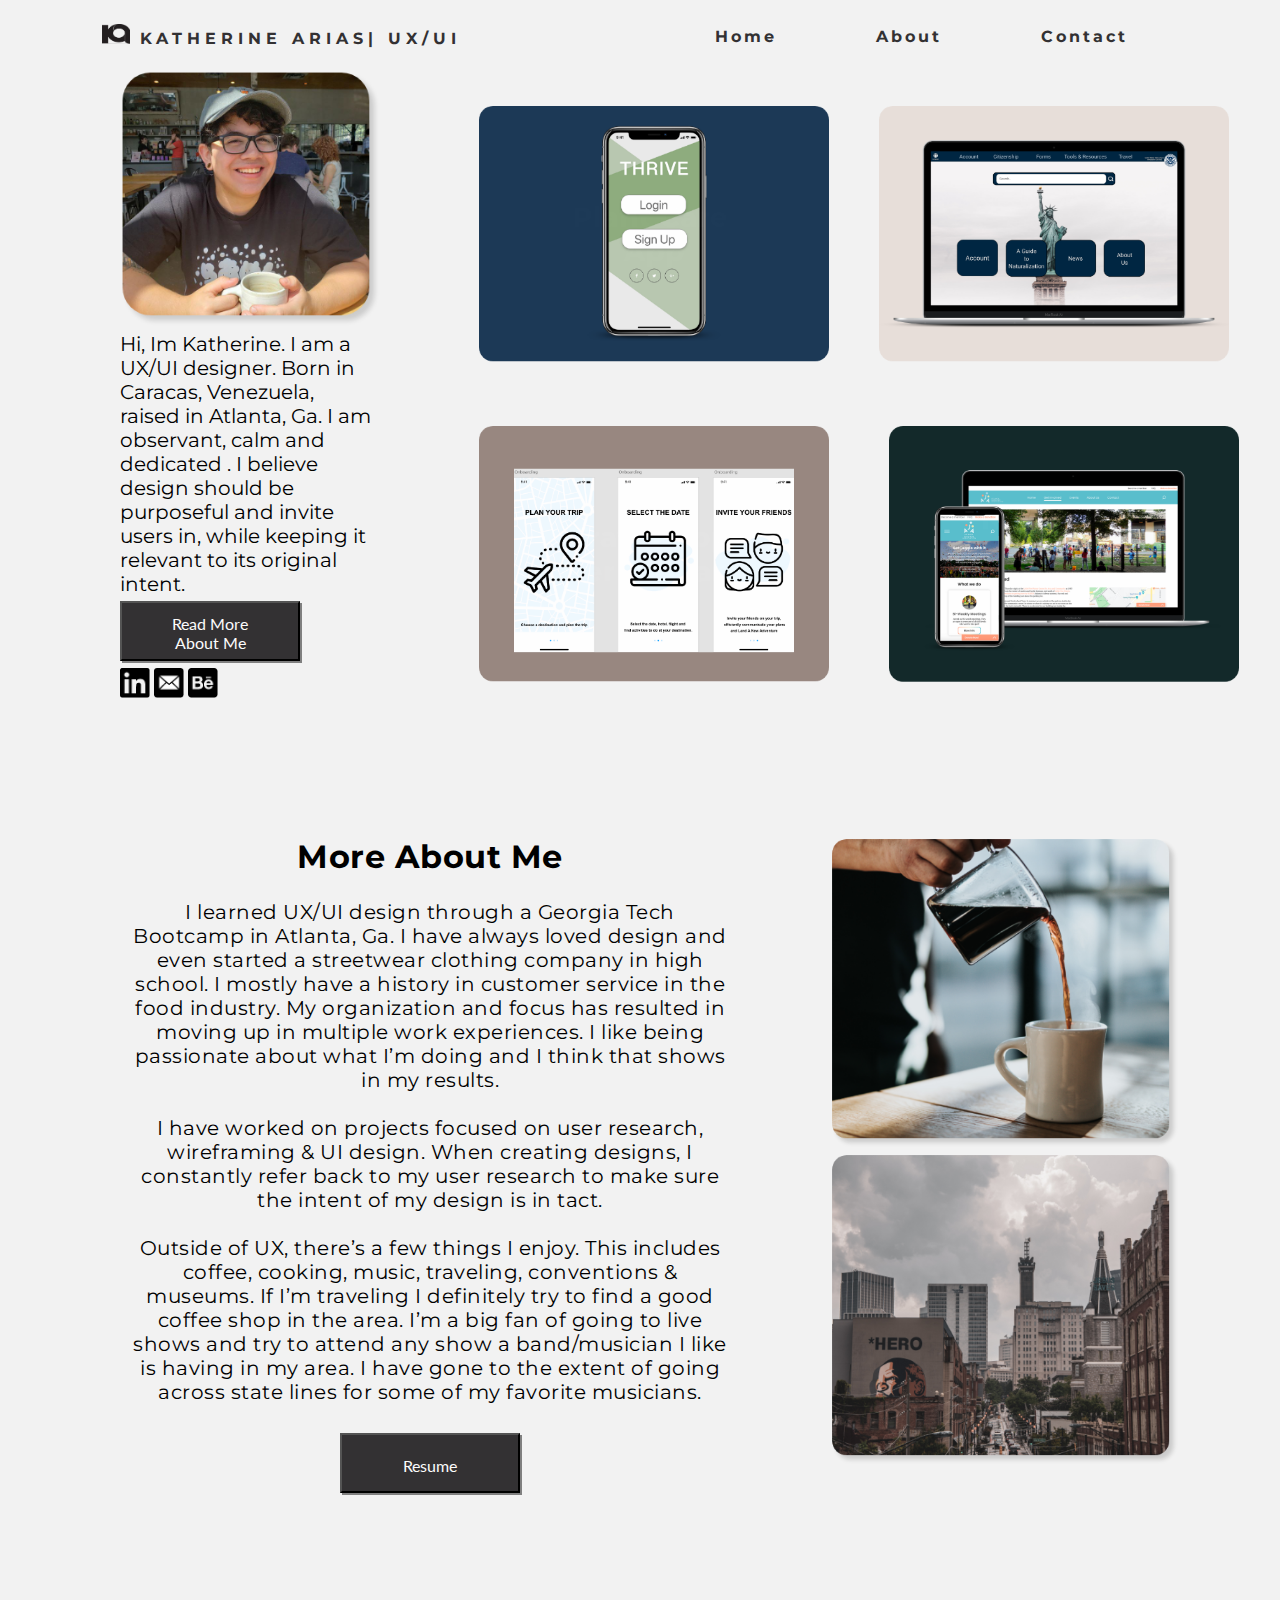
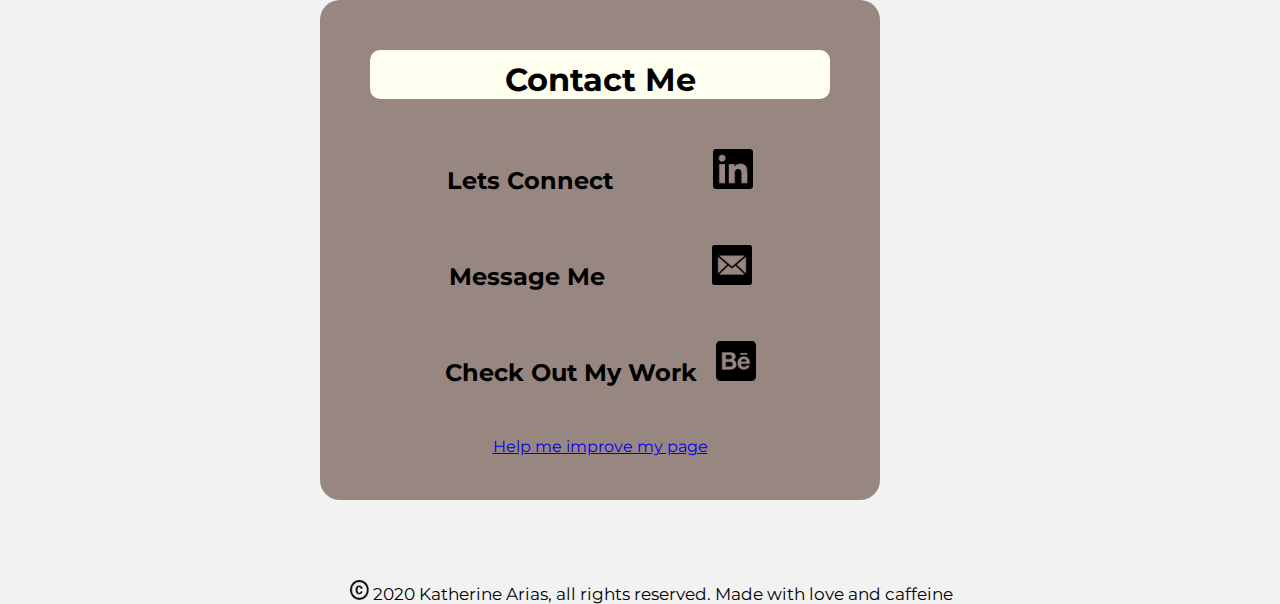
==== index.html @ 75be53d6 "portfolio" ====
<!DOCTYPE html>
<html lang="en">

<head>
    <link href=style.css rel="stylesheet">
    <link href="https://fonts.googleapis.com/css2?family=Montserrat&display=swap" rel="stylesheet">
    <link href="https://fonts.googleapis.com/css2?family=Lato&display=swap" rel="stylesheet">
    <title>Katherine Arias</title>
</head>

<body>
    <!-- Navigation -->
    <nav>
        <div class="logo">
            <h4>
                <img src="images/Logo.png" class="logo-image" alt="logo">
                Katherine Arias| UX/UI </h4>
        </div>
        <ul class="nav-links">
            <li>
                <a href="#Home">Home</a>
            </li>
            <li>
                <a href="#aboutMe">About</a>
            </li>
            <li>
                <a href="#Contact">Contact</a>
            </li>
        </ul>
        <div class="burger">
            <div class="line1"></div>
            <div class="line2"></div>
            <div class="line3"></div>

        </div>
    </nav>
    <!-- "Home" -->
    <div class="aboveFold"><a name="Home"></a>
        <div class="intro">
            <img src="images/ME.png" alt="Me" class="Me">
            <p class="summary">
                Hi, Im Katherine. I am a UX/UI designer. Born in Caracas, Venezuela, raised in Atlanta, Ga. I am
                observant,
                calm and dedicated . I believe design should be purposeful and invite users in, while keeping it
                relevant to
                its original intent.
            </p>
            <a href="#aboutMe"><button>Read More <br> About Me</button></a>
            <br>
            <a href="https://www.linkedin.com/in/katherine-arias"><img class="icons" src="images/linkedin icon.png"></a>
            <a href="mailto:arias.katherine1@gmail.com?Subject=Portfolio" target="_top"><img class="icons"
                    src="images/email icon.png"></a>
            <a href="https://www.behance.net/katherinearias1"><img class="icons" src="images/behance icon.png"></a>
        </div>

        <!-- WORK -->
        <div class="work">
            <div class="Thrivecontainer">
                <a href="https://www.behance.net/gallery/95060569/Thrive-Plant-Care-App"><img class="Thrive"
                        src="images/Thrive .png" alt="Thrive Plant Care App Case Study"></a>
                <div>
                    <a href="https://www.behance.net/gallery/95060569/Thrive-Plant-Care-App"><img
                            src="images/Thrive hover@2x.png" alt="Thrive Plant Care App" class="Thrivehover"></a>
                </div>
            </div>

            <div class="usciscontainer">
                <a href="https://www.behance.net/gallery/93622381/USCISgov-Redesign"><img class="uscis"
                        src="images/USCIS.png" alt="USCIS Government Website Redesign Case Study"></a>
                <div>
                    <a href="https://www.behance.net/gallery/93622381/USCISgov-Redesign"><img
                            src="images/uscis hover@2x.png" alt="uscis" class="uscishover"></a>
                </div>
            </div>

            <div class="travelappcontainer">
            <img class="TravelApp" src="images/travel app.png" alt="Travel App User Research Case Study">
            <div>
                <img src="images/Travel hover@2x.png" alt="Travel App" class="travelhover">
            </div>
        </div>

            <div class="ajacontainer">
                <a href="https://www.behance.net/gallery/95818911/Atlanta-Jugglers-Association-Website-Redesign"><img
                        class="AJA" src="images/AJA@2x.png" alt="Atlanta Juggles Association Case Study"></a>
                <div>
                    <a href="https://www.behance.net/gallery/95818911/Atlanta-Jugglers-Association-Website-Redesign"><img
                            src="images/aja hover@2x.png" class="ajahover" alt="Atlanta Jugglers Association"></a>
                </div>
            </div>

        </div>

    </div>

    <!-- More About Me -->

    <div class="moreaboutme"> <a name="aboutMe"></a>
        <div class="middletext">
            <h1>More About Me</h1><br>
            <p>
                I learned UX/UI design through a Georgia Tech Bootcamp in Atlanta, Ga. I have always loved design and
                even started a streetwear clothing company in high school. I mostly have a history in customer service
                in the food industry. My organization and focus has resulted in moving up in multiple work experiences.
                I like being passionate about what I’m doing and I think that shows in my results.</p>
            <br>
            <p>
                I have worked on projects focused on user research, wireframing & UI design. When creating designs, I
                constantly refer back to my user research to make sure the intent of my design is in tact.</p>
            <br>
            <p>
                Outside of UX, there’s a few things I enjoy. This includes coffee, cooking, music, traveling,
                conventions & museums. If I’m traveling I definitely try to find a good coffee shop in the area. I’m a
                big fan of going to live shows and try to attend any show a band/musician I like is having in my area. I
                have gone to the extent of going across state lines for some of my favorite musicians.
            </p>
            <br>
            <button class="Resume">Resume</button>
        </div>

        <div class="aboutmeimages">
            <img class="coffee" src="images/coffee pour.png" alt="coffee">
            <img class="atlanta" src="images/atlanta.png" alt="Atlanta">
        </div>
    </div>

    <!-- Contact -->
    <div class="contact"><a name="Contact"></a>
        <h1>Contact Me</h1>
        <p class="contacttext">Lets Connect<a href="https://www.linkedin.com/in/katherine-arias"><img
                    class="contacticons" src="images/linkedin for contact.png"></a>
        </p>
        <p class="contacttext">Message Me
            <a href="mailto:arias.katherine1@gmail.com?Subject=Portfolio" target="_top"><img class="contacticons"
                    src="images/email for contact.png"></a>
        </p>
        <p class="contacttext">Check Out My Work
            <a href="https://www.behance.net/katherinearias1"><img class="contacticons" id="behancecontact"
                    src="images/behance for contact.png"></a>
        </p>
        <a href="#"><p>Help me improve my page</p></a>
    </div>

    <!-- FOOTER -->
    <footer>
        <p><img src="images/copyright icon.png" height=20px>
            2020 Katherine Arias, all rights reserved. Made with love and caffeine
        </p>

        <script src="index.js"></script>
</body>

</html>
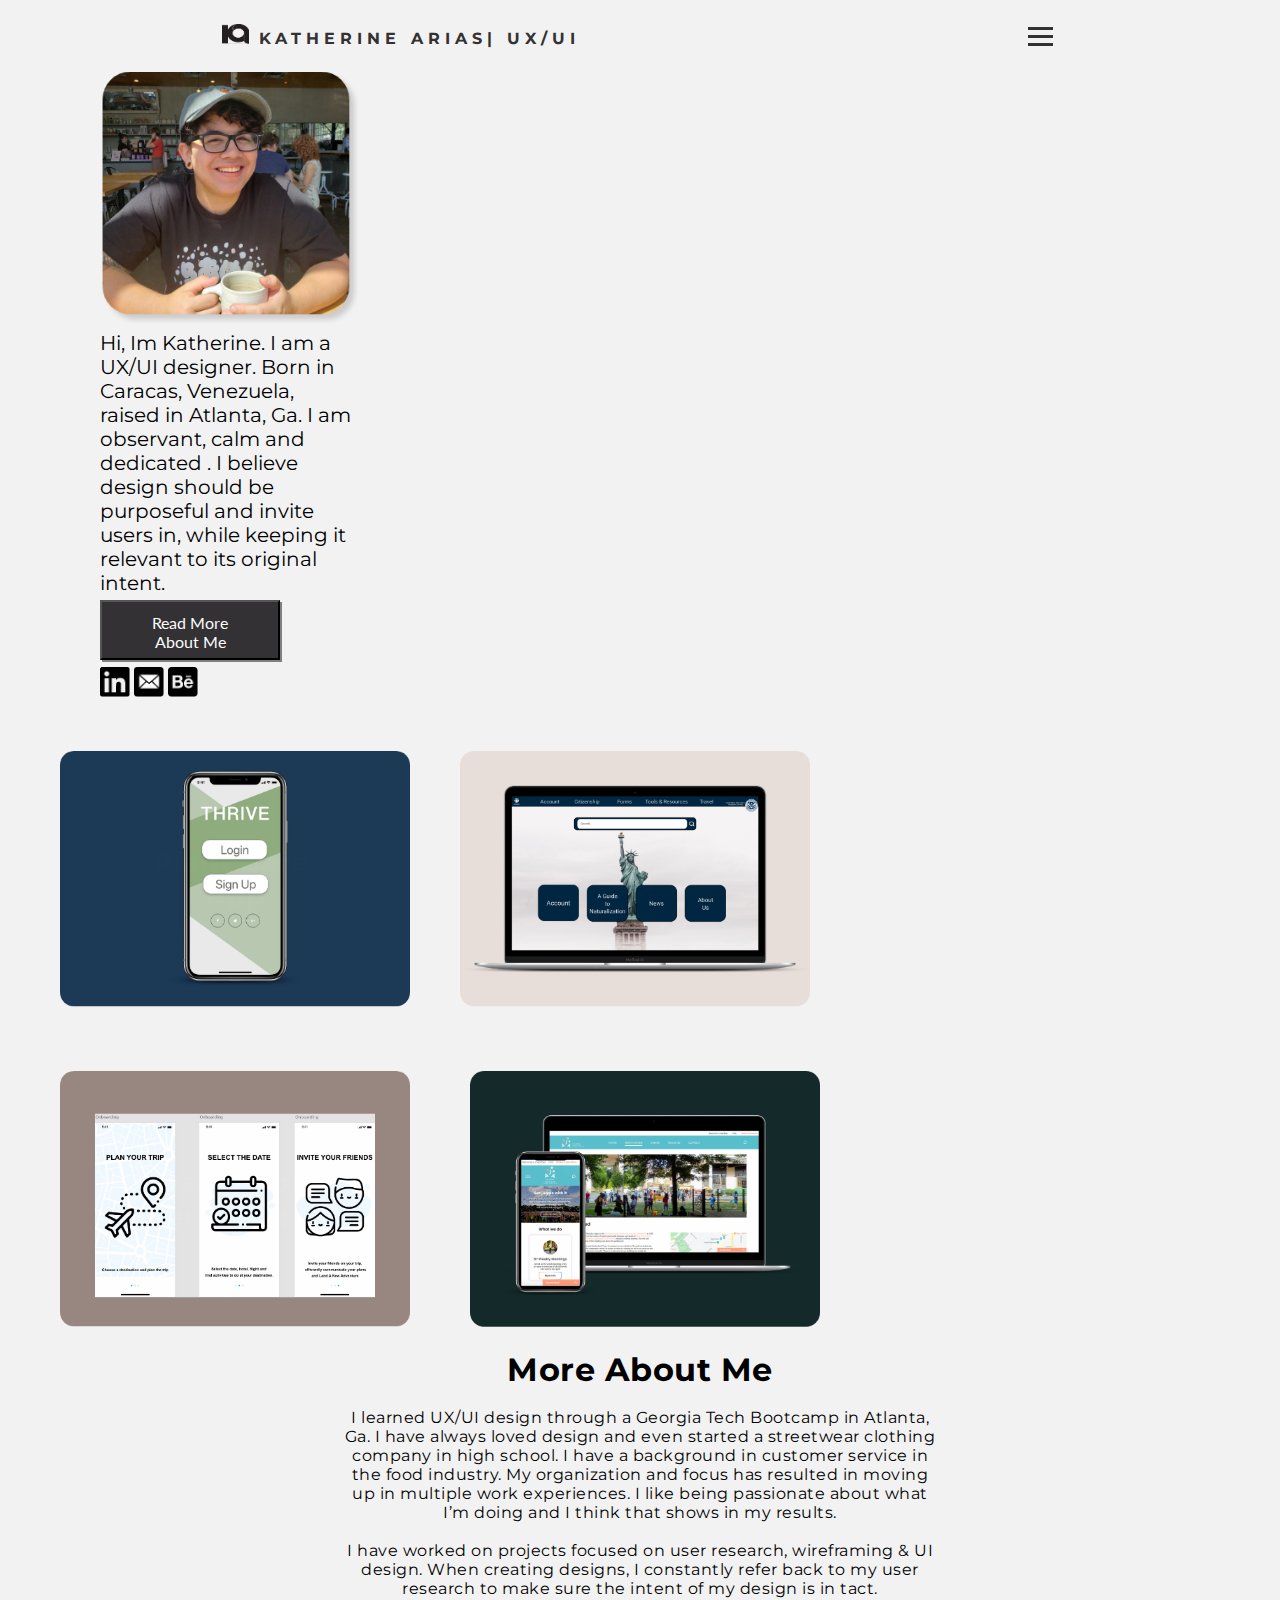
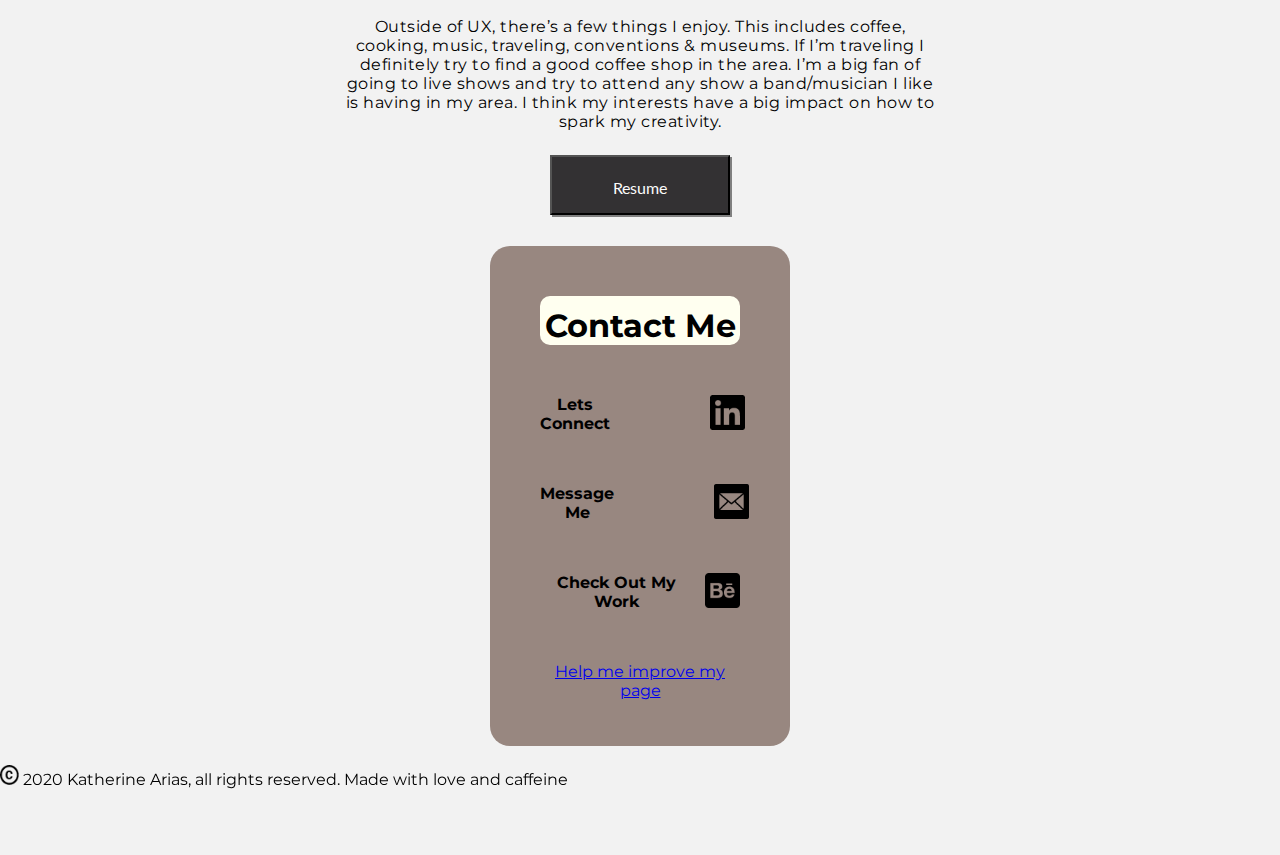
==== commit 43b9e2a5: "Update index.html" ====
--- a/index.html
+++ b/index.html
@@ -100,7 +100,7 @@
             <h1>More About Me</h1><br>
             <p>
                 I learned UX/UI design through a Georgia Tech Bootcamp in Atlanta, Ga. I have always loved design and
-                even started a streetwear clothing company in high school. I mostly have a history in customer service
+                even started a streetwear clothing company in high school. I have a background in customer service
                 in the food industry. My organization and focus has resulted in moving up in multiple work experiences.
                 I like being passionate about what I’m doing and I think that shows in my results.</p>
             <br>
@@ -111,8 +111,8 @@
             <p>
                 Outside of UX, there’s a few things I enjoy. This includes coffee, cooking, music, traveling,
                 conventions & museums. If I’m traveling I definitely try to find a good coffee shop in the area. I’m a
-                big fan of going to live shows and try to attend any show a band/musician I like is having in my area. I
-                have gone to the extent of going across state lines for some of my favorite musicians.
+                big fan of going to live shows and try to attend any show a band/musician I like is having in my area. 
+                I think my interests have a big impact on how to spark my creativity. 
             </p>
             <br>
             <button class="Resume">Resume</button>
@@ -138,7 +138,7 @@
             <a href="https://www.behance.net/katherinearias1"><img class="contacticons" id="behancecontact"
                     src="images/behance for contact.png"></a>
         </p>
-        <a href="#"><p>Help me improve my page</p></a>
+        <a href="https://forms.gle/4yTmcZnrbHNhFH24A"><p>Help me improve my page</p></a>
     </div>
 
     <!-- FOOTER -->
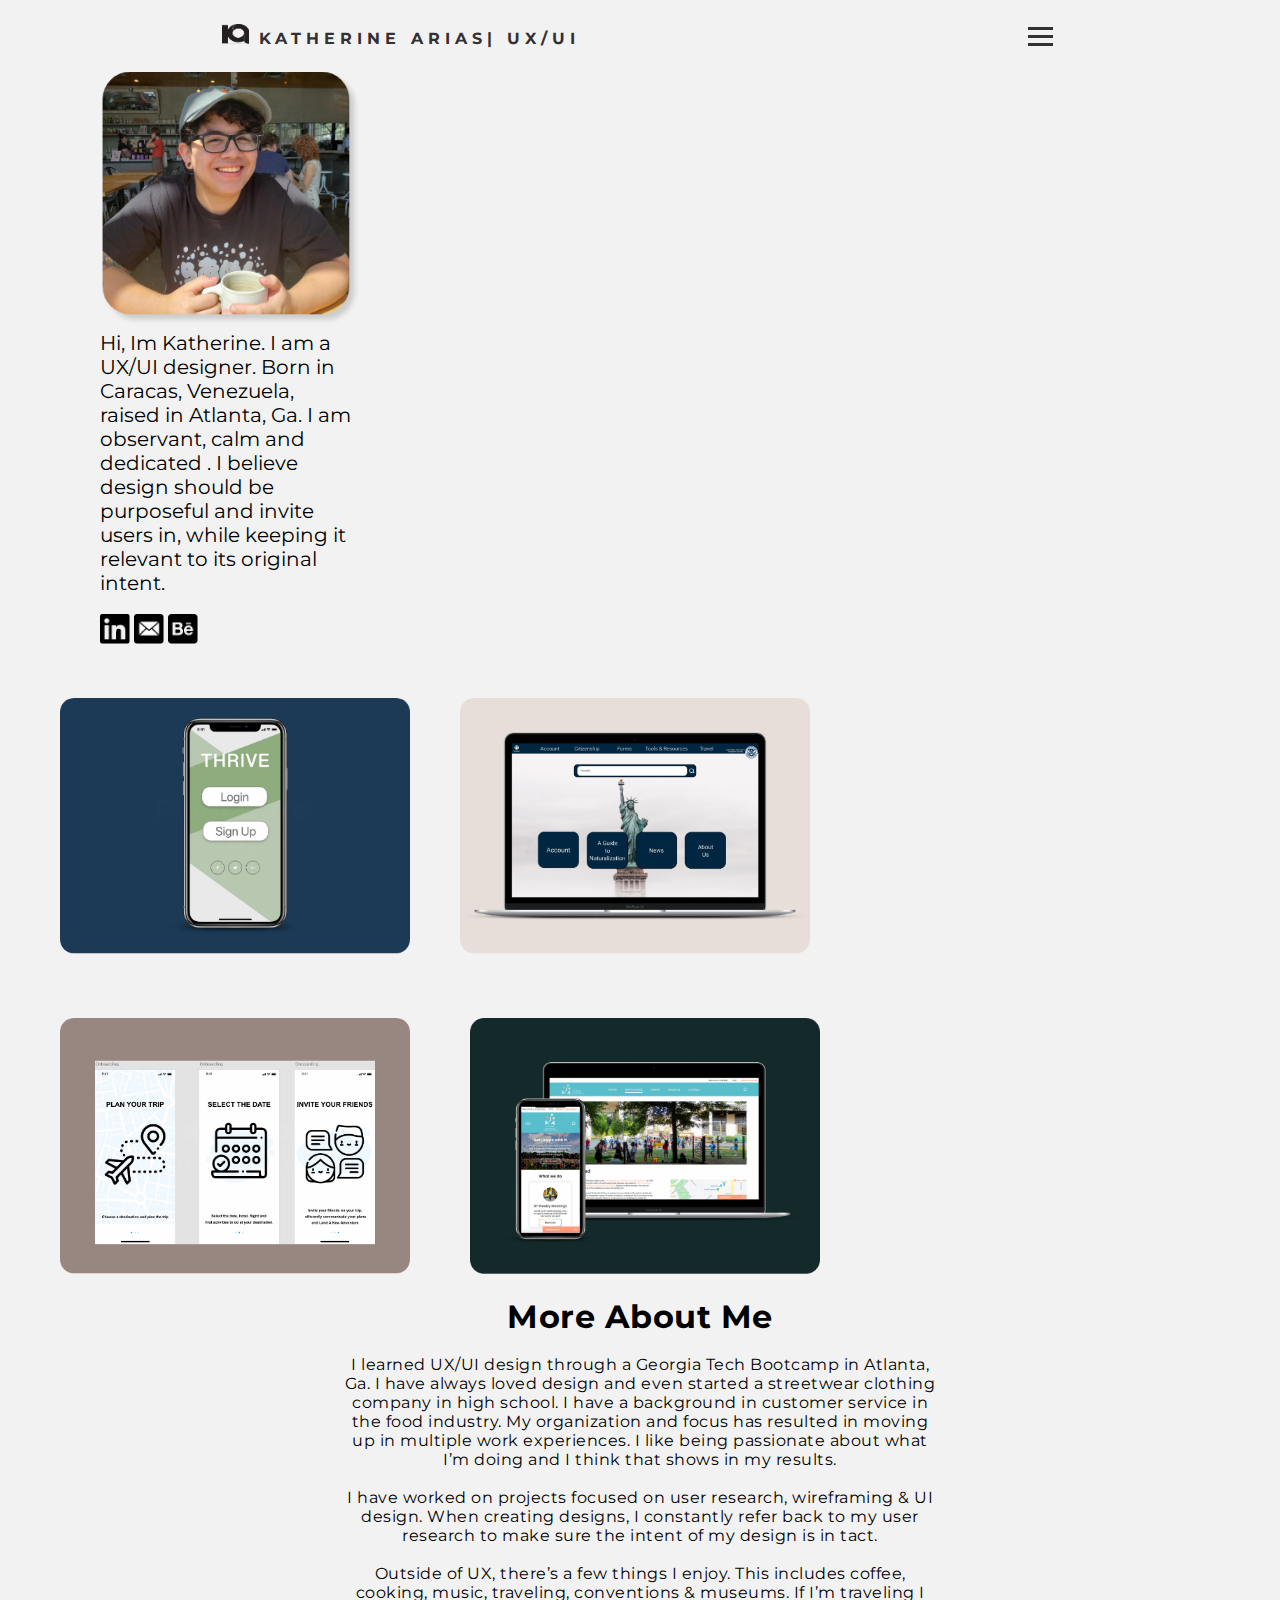
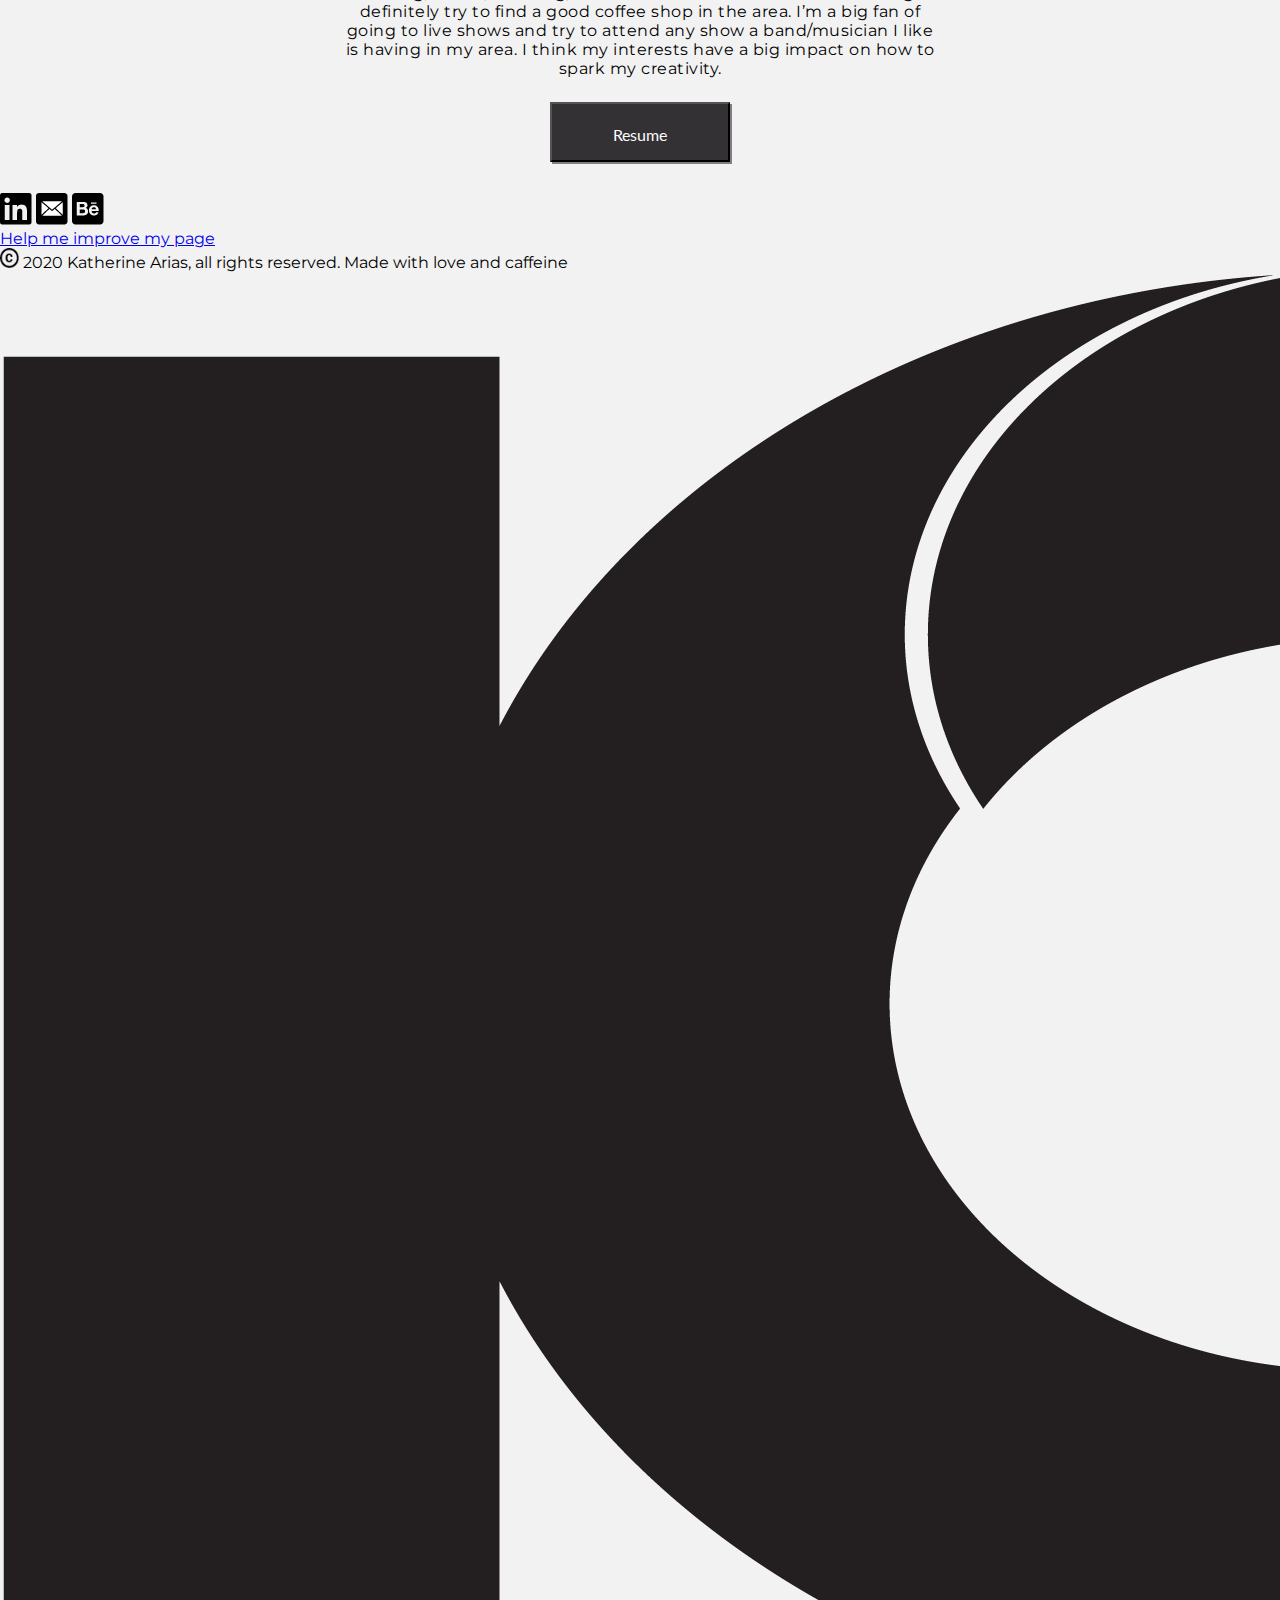
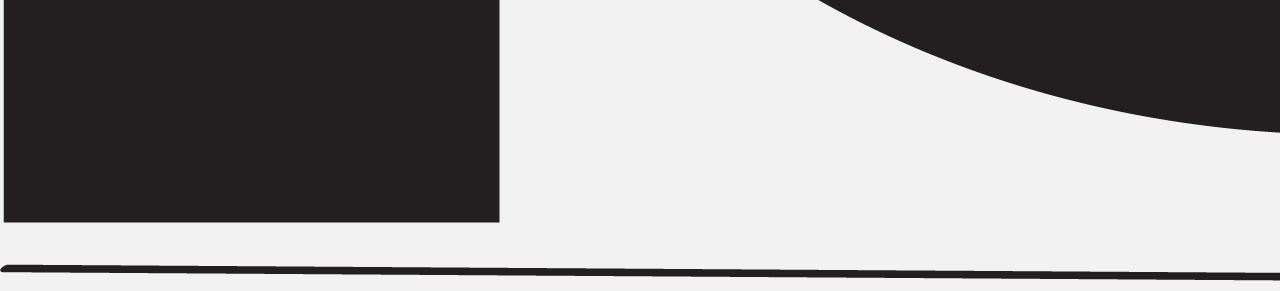
==== commit b3c95ce2: "resume update" ====
--- a/index.html
+++ b/index.html
@@ -9,6 +9,7 @@
 </head>
 
 <body>
+
     <!-- Navigation -->
     <nav>
         <div class="logo">
@@ -23,9 +24,9 @@
             <li>
                 <a href="#aboutMe">About</a>
             </li>
-            <li>
+            <!-- <li>
                 <a href="#Contact">Contact</a>
-            </li>
+            </li> -->
         </ul>
         <div class="burger">
             <div class="line1"></div>
@@ -45,7 +46,8 @@
                 relevant to
                 its original intent.
             </p>
-            <a href="#aboutMe"><button>Read More <br> About Me</button></a>
+            <!-- <a href="#aboutMe"><button>Read More <br> About Me</button></a>
+            <br> -->
             <br>
             <a href="https://www.linkedin.com/in/katherine-arias"><img class="icons" src="images/linkedin icon.png"></a>
             <a href="mailto:arias.katherine1@gmail.com?Subject=Portfolio" target="_top"><img class="icons"
@@ -76,7 +78,7 @@
             <div class="travelappcontainer">
             <img class="TravelApp" src="images/travel app.png" alt="Travel App User Research Case Study">
             <div>
-                <img src="images/Travel hover@2x.png" alt="Travel App" class="travelhover">
+                <a href="https://www.behance.net/gallery/96783083/Travel-App-Case-Study"><img src="images/Travel hover@2x.png" alt="Travel App" class="travelhover"></a>
             </div>
         </div>
 
@@ -115,7 +117,7 @@
                 I think my interests have a big impact on how to spark my creativity. 
             </p>
             <br>
-            <button class="Resume">Resume</button>
+            <a href="https://drive.google.com/open?id=1KHEc3NORB_qNgkn5oExIam8jdh4ICQX-"><button class="Resume">Resume</button></a>
         </div>
 
         <div class="aboutmeimages">
@@ -125,7 +127,7 @@
     </div>
 
     <!-- Contact -->
-    <div class="contact"><a name="Contact"></a>
+    <!-- <div class="contact"><a name="Contact"></a>
         <h1>Contact Me</h1>
         <p class="contacttext">Lets Connect<a href="https://www.linkedin.com/in/katherine-arias"><img
                     class="contacticons" src="images/linkedin for contact.png"></a>
@@ -139,15 +141,39 @@
                     src="images/behance for contact.png"></a>
         </p>
         <a href="https://forms.gle/4yTmcZnrbHNhFH24A"><p>Help me improve my page</p></a>
-    </div>
+    </div> -->
+   
+  
 
     <!-- FOOTER -->
     <footer>
-        <p><img src="images/copyright icon.png" height=20px>
+        <p>
+        <a href="https://www.linkedin.com/in/katherine-arias"><img class="footericons" src="images/linkedin icon.png"></a>
+        <a href="mailto:arias.katherine1@gmail.com?Subject=Portfolio" target="_top"><img class="footericons"
+                src="images/email icon.png"></a>
+        <a href="https://www.behance.net/katherinearias1"><img class="footericons" src="images/behance icon.png"></a></p>
+        <a href="https://forms.gle/4yTmcZnrbHNhFH24A"><p>Help me improve my page</p></a>
+        <p class="footer"><img src="images/copyright icon.png" height=20px>
             2020 Katherine Arias, all rights reserved. Made with love and caffeine
         </p>
+        </footer>
+        <div id="preloader">
+            <img src="images/Logo.png">
+        </div>
+        
+        <script src="https://ajax.googleapis.com/ajax/libs/jquery/3.4.1/jquery.min.js"></script>
 
         <script src="index.js"></script>
+        <!-- Global site tag (gtag.js) - Google Analytics -->
+<script async src="https://www.googletagmanager.com/gtag/js?id=UA-165673167-1"></script>
+<script>
+  window.dataLayer = window.dataLayer || [];
+  function gtag(){dataLayer.push(arguments);}
+  gtag('js', new Date());
+
+  gtag('config', 'UA-165673167-1');
+</script>
+
 </body>
 
 </html>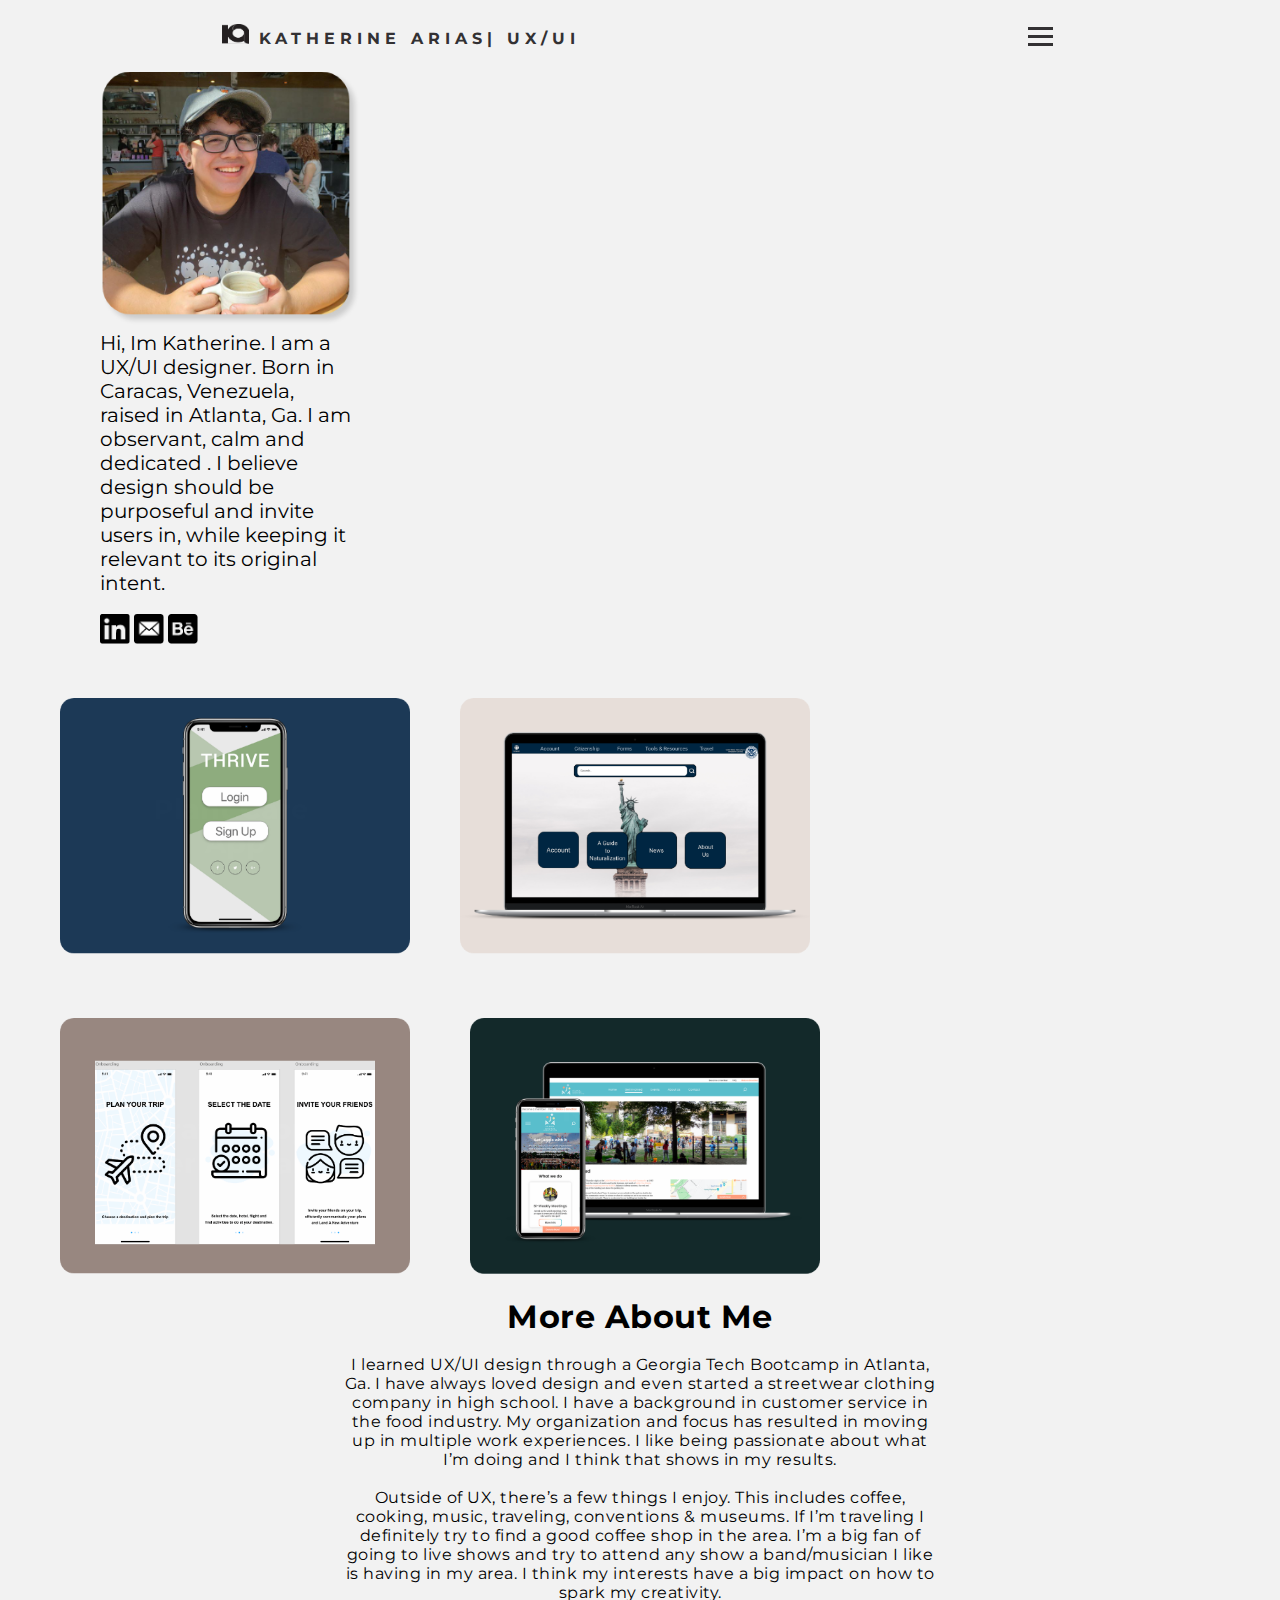
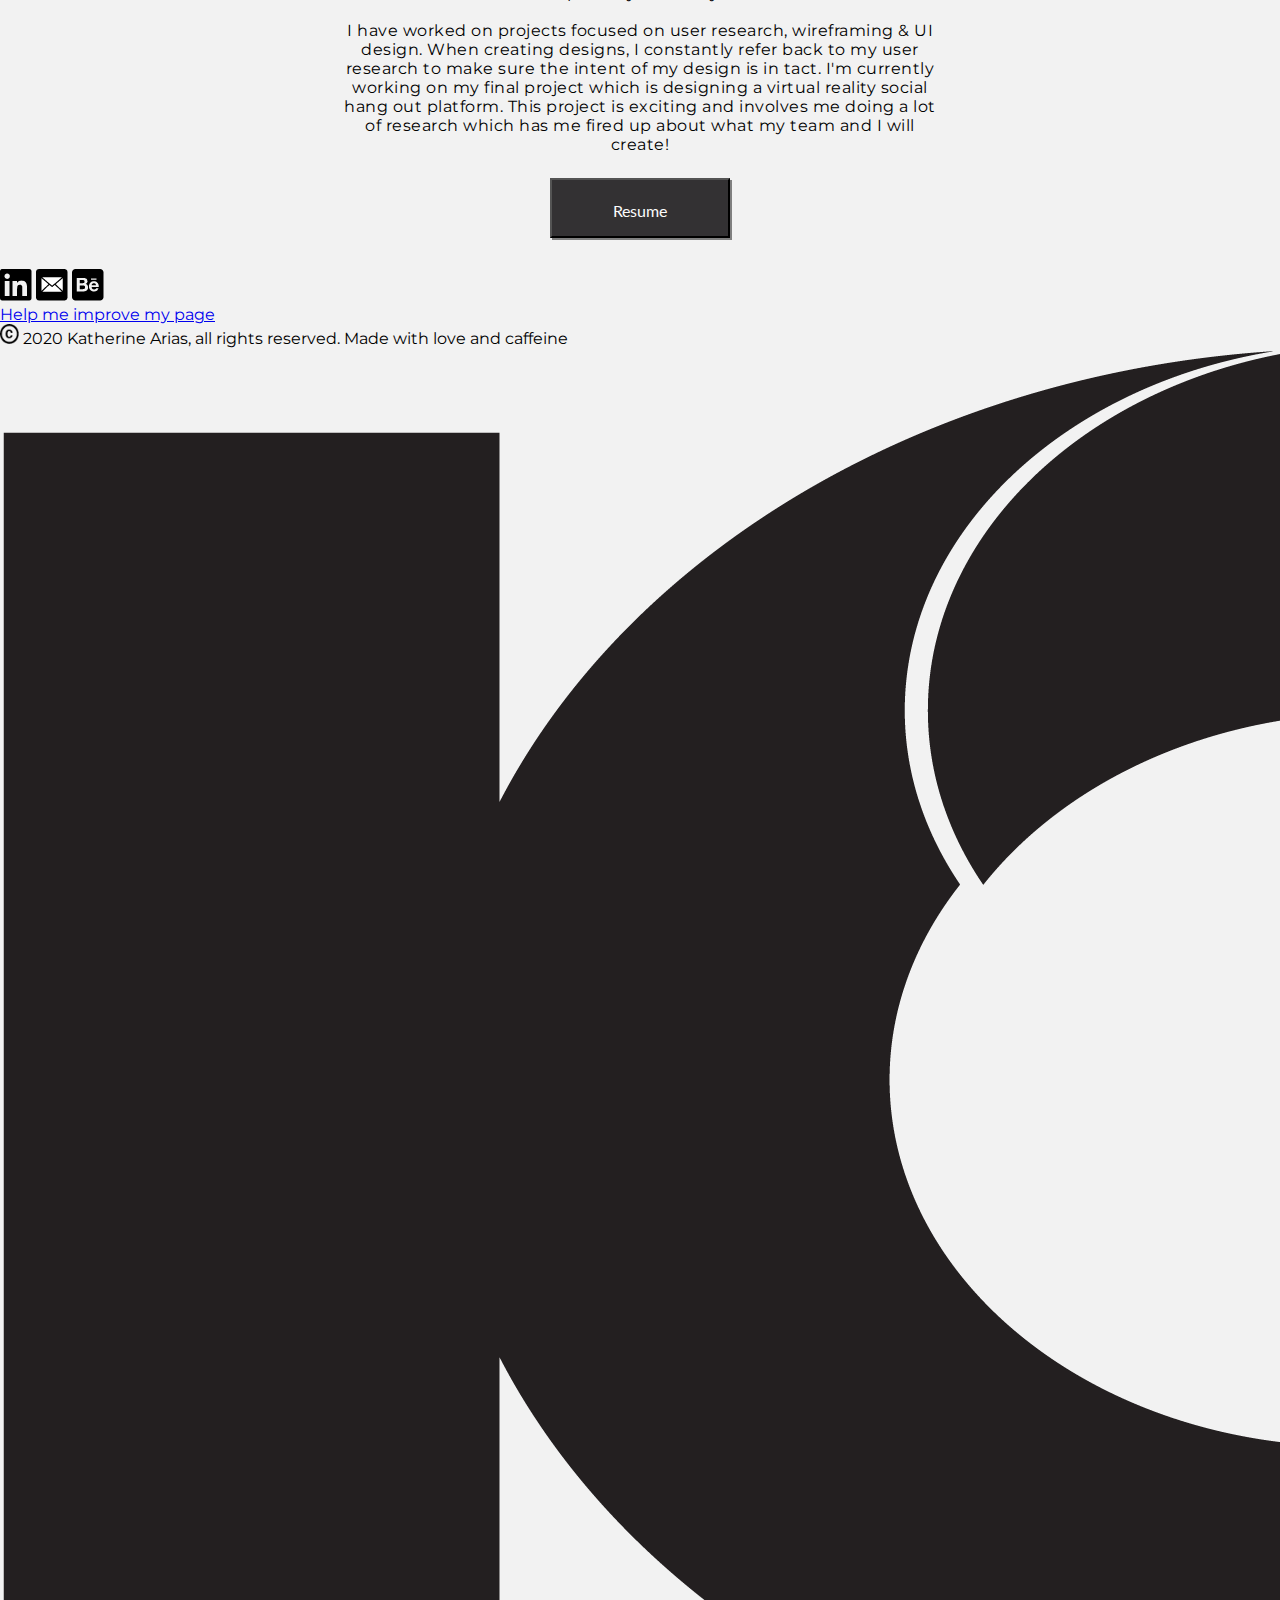
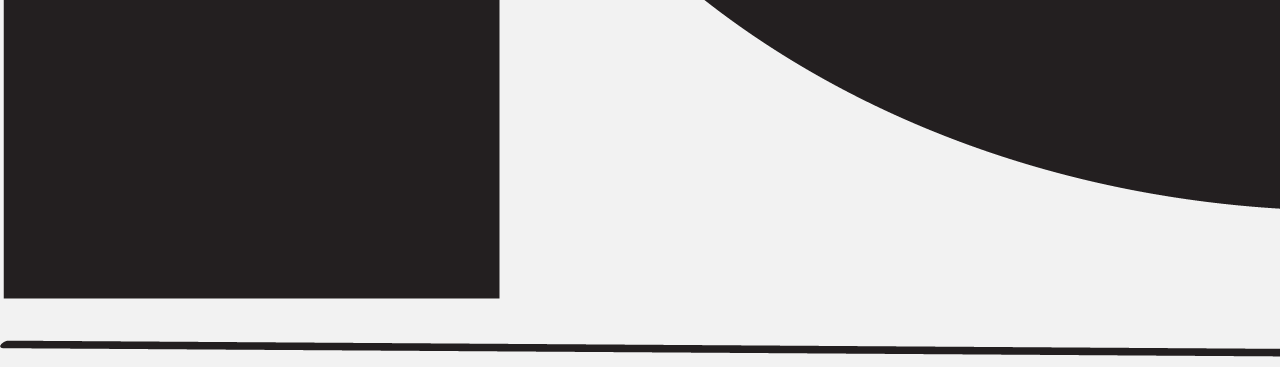
==== commit 63692084: "bio update" ====
--- a/index.html
+++ b/index.html
@@ -76,11 +76,12 @@
             </div>
 
             <div class="travelappcontainer">
-            <img class="TravelApp" src="images/travel app.png" alt="Travel App User Research Case Study">
-            <div>
-                <a href="https://www.behance.net/gallery/96783083/Travel-App-Case-Study"><img src="images/Travel hover@2x.png" alt="Travel App" class="travelhover"></a>
+                <img class="TravelApp" src="images/travel app.png" alt="Travel App User Research Case Study">
+                <div>
+                    <a href="https://www.behance.net/gallery/96783083/Travel-App-Case-Study"><img
+                            src="images/Travel hover@2x.png" alt="Travel App" class="travelhover"></a>
+                </div>
             </div>
-        </div>
 
             <div class="ajacontainer">
                 <a href="https://www.behance.net/gallery/95818911/Atlanta-Jugglers-Association-Website-Redesign"><img
@@ -107,17 +108,22 @@
                 I like being passionate about what I’m doing and I think that shows in my results.</p>
             <br>
             <p>
-                I have worked on projects focused on user research, wireframing & UI design. When creating designs, I
-                constantly refer back to my user research to make sure the intent of my design is in tact.</p>
+                Outside of UX, there’s a few things I enjoy. This includes coffee, cooking, music, traveling,
+                conventions & museums. If I’m traveling I definitely try to find a good coffee shop in the area. I’m a
+                big fan of going to live shows and try to attend any show a band/musician I like is having in my area.
+                I think my interests have a big impact on how to spark my creativity.
+                 </p>
             <br>
             <p>
-                Outside of UX, there’s a few things I enjoy. This includes coffee, cooking, music, traveling,
-                conventions & museums. If I’m traveling I definitely try to find a good coffee shop in the area. I’m a
-                big fan of going to live shows and try to attend any show a band/musician I like is having in my area. 
-                I think my interests have a big impact on how to spark my creativity. 
+                I have worked on projects focused on user research, wireframing & UI design. When creating designs, I
+                constantly refer back to my user research to make sure the intent of my design is in tact. I'm currently
+                working on my final project which is designing a virtual reality social hang out platform. This project
+                is exciting and involves me doing a lot of research which has me fired up about what my team and I will
+                create!
             </p>
             <br>
-            <a href="https://drive.google.com/open?id=1KHEc3NORB_qNgkn5oExIam8jdh4ICQX-"><button class="Resume">Resume</button></a>
+            <a href="https://drive.google.com/open?id=1KHEc3NORB_qNgkn5oExIam8jdh4ICQX-"><button
+                    class="Resume">Resume</button></a>
         </div>
 
         <div class="aboutmeimages">
@@ -142,37 +148,41 @@
         </p>
         <a href="https://forms.gle/4yTmcZnrbHNhFH24A"><p>Help me improve my page</p></a>
     </div> -->
-   
-  
+
+
 
     <!-- FOOTER -->
     <footer>
         <p>
-        <a href="https://www.linkedin.com/in/katherine-arias"><img class="footericons" src="images/linkedin icon.png"></a>
-        <a href="mailto:arias.katherine1@gmail.com?Subject=Portfolio" target="_top"><img class="footericons"
-                src="images/email icon.png"></a>
-        <a href="https://www.behance.net/katherinearias1"><img class="footericons" src="images/behance icon.png"></a></p>
-        <a href="https://forms.gle/4yTmcZnrbHNhFH24A"><p>Help me improve my page</p></a>
+            <a href="https://www.linkedin.com/in/katherine-arias"><img class="footericons"
+                    src="images/linkedin icon.png"></a>
+            <a href="mailto:arias.katherine1@gmail.com?Subject=Portfolio" target="_top"><img class="footericons"
+                    src="images/email icon.png"></a>
+            <a href="https://www.behance.net/katherinearias1"><img class="footericons"
+                    src="images/behance icon.png"></a></p>
+        <a href="https://forms.gle/4yTmcZnrbHNhFH24A">
+            <p>Help me improve my page</p>
+        </a>
         <p class="footer"><img src="images/copyright icon.png" height=20px>
             2020 Katherine Arias, all rights reserved. Made with love and caffeine
         </p>
-        </footer>
-        <div id="preloader">
-            <img src="images/Logo.png">
-        </div>
-        
-        <script src="https://ajax.googleapis.com/ajax/libs/jquery/3.4.1/jquery.min.js"></script>
+    </footer>
+    <div id="preloader">
+        <img src="images/Logo.png">
+    </div>
 
-        <script src="index.js"></script>
-        <!-- Global site tag (gtag.js) - Google Analytics -->
-<script async src="https://www.googletagmanager.com/gtag/js?id=UA-165673167-1"></script>
-<script>
-  window.dataLayer = window.dataLayer || [];
-  function gtag(){dataLayer.push(arguments);}
-  gtag('js', new Date());
+    <script src="https://ajax.googleapis.com/ajax/libs/jquery/3.4.1/jquery.min.js"></script>
 
-  gtag('config', 'UA-165673167-1');
-</script>
+    <script src="index.js"></script>
+    <!-- Global site tag (gtag.js) - Google Analytics -->
+    <script async src="https://www.googletagmanager.com/gtag/js?id=UA-165673167-1"></script>
+    <script>
+        window.dataLayer = window.dataLayer || [];
+        function gtag() { dataLayer.push(arguments); }
+        gtag('js', new Date());
+
+        gtag('config', 'UA-165673167-1');
+    </script>
 
 </body>
 
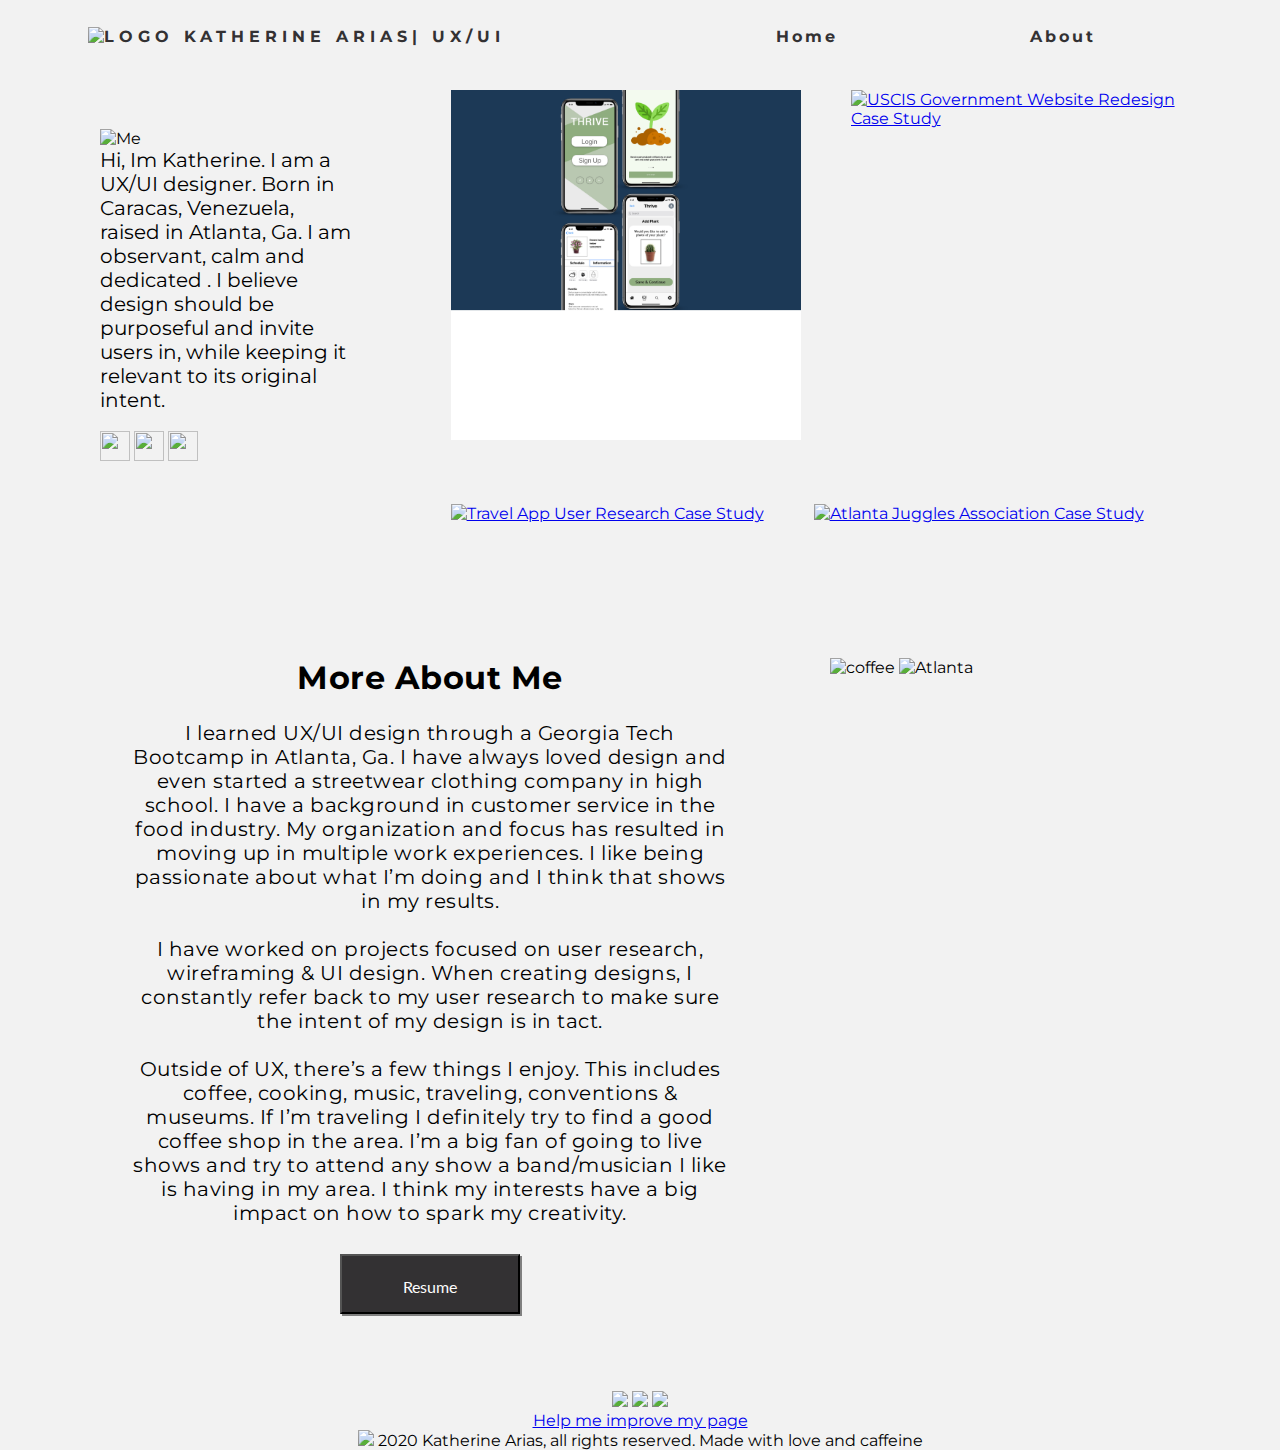
==== commit 3ba37a9e: "footer" ====
--- a/index.html
+++ b/index.html
@@ -59,7 +59,7 @@
         <div class="work">
             <div class="Thrivecontainer">
                 <a href="https://www.behance.net/gallery/95060569/Thrive-Plant-Care-App"><img class="Thrive"
-                        src="images/Thrive .png" alt="Thrive Plant Care App Case Study"></a>
+                        src="images/Thrive@2x.png" alt="Thrive Plant Care App Case Study"></a>
                 <div>
                     <a href="https://www.behance.net/gallery/95060569/Thrive-Plant-Care-App"><img
                             src="images/Thrive hover@2x.png" alt="Thrive Plant Care App" class="Thrivehover"></a>
@@ -76,12 +76,12 @@
             </div>
 
             <div class="travelappcontainer">
-                <img class="TravelApp" src="images/travel app.png" alt="Travel App User Research Case Study">
-                <div>
-                    <a href="https://www.behance.net/gallery/96783083/Travel-App-Case-Study"><img
-                            src="images/Travel hover@2x.png" alt="Travel App" class="travelhover"></a>
-                </div>
+                <a href="https://www.behance.net/gallery/96783083/Travel-App-Case-Study">
+            <img class="TravelApp" src="images/travel app.png" alt="Travel App User Research Case Study">
+            <div>
+                <img src="images/travel hover@2x.png" alt="Travel App" class="travelhover"></a>
             </div>
+        </div>
 
             <div class="ajacontainer">
                 <a href="https://www.behance.net/gallery/95818911/Atlanta-Jugglers-Association-Website-Redesign"><img
@@ -108,22 +108,17 @@
                 I like being passionate about what I’m doing and I think that shows in my results.</p>
             <br>
             <p>
+                I have worked on projects focused on user research, wireframing & UI design. When creating designs, I
+                constantly refer back to my user research to make sure the intent of my design is in tact.</p>
+            <br>
+            <p>
                 Outside of UX, there’s a few things I enjoy. This includes coffee, cooking, music, traveling,
                 conventions & museums. If I’m traveling I definitely try to find a good coffee shop in the area. I’m a
-                big fan of going to live shows and try to attend any show a band/musician I like is having in my area.
-                I think my interests have a big impact on how to spark my creativity.
-                 </p>
-            <br>
-            <p>
-                I have worked on projects focused on user research, wireframing & UI design. When creating designs, I
-                constantly refer back to my user research to make sure the intent of my design is in tact. I'm currently
-                working on my final project which is designing a virtual reality social hang out platform. This project
-                is exciting and involves me doing a lot of research which has me fired up about what my team and I will
-                create!
+                big fan of going to live shows and try to attend any show a band/musician I like is having in my area. 
+                I think my interests have a big impact on how to spark my creativity. 
             </p>
             <br>
-            <a href="https://drive.google.com/open?id=1KHEc3NORB_qNgkn5oExIam8jdh4ICQX-"><button
-                    class="Resume">Resume</button></a>
+            <a href="https://drive.google.com/open?id=1EECrCh6Zumw5GsdqactK7BghKnji1bpp"><button class="Resume">Resume</button></a>
         </div>
 
         <div class="aboutmeimages">
@@ -148,41 +143,42 @@
         </p>
         <a href="https://forms.gle/4yTmcZnrbHNhFH24A"><p>Help me improve my page</p></a>
     </div> -->
-
-
+   
+  
 
     <!-- FOOTER -->
     <footer>
         <p>
-            <a href="https://www.linkedin.com/in/katherine-arias"><img class="footericons"
-                    src="images/linkedin icon.png"></a>
-            <a href="mailto:arias.katherine1@gmail.com?Subject=Portfolio" target="_top"><img class="footericons"
-                    src="images/email icon.png"></a>
-            <a href="https://www.behance.net/katherinearias1"><img class="footericons"
-                    src="images/behance icon.png"></a></p>
-        <a href="https://forms.gle/4yTmcZnrbHNhFH24A">
-            <p>Help me improve my page</p>
-        </a>
+        <a href="https://www.linkedin.com/in/katherine-arias"><img class="footericons" src="images/linkedin icon.png"></a>
+        <a href="mailto:arias.katherine1@gmail.com?Subject=Portfolio" target="_top"><img class="footericons"
+                src="images/email icon.png"></a>
+        <a href="https://www.behance.net/katherinearias1"><img class="footericons" src="images/behance icon.png"></a></p>
+        <a href="https://forms.gle/4yTmcZnrbHNhFH24A"><p>Help me improve my page</p></a>
         <p class="footer"><img src="images/copyright icon.png" height=20px>
             2020 Katherine Arias, all rights reserved. Made with love and caffeine
         </p>
-    </footer>
-    <div id="preloader">
-        <img src="images/Logo.png">
-    </div>
+        </footer>
 
-    <script src="https://ajax.googleapis.com/ajax/libs/jquery/3.4.1/jquery.min.js"></script>
 
-    <script src="index.js"></script>
-    <!-- Global site tag (gtag.js) - Google Analytics -->
-    <script async src="https://www.googletagmanager.com/gtag/js?id=UA-165673167-1"></script>
-    <script>
-        window.dataLayer = window.dataLayer || [];
-        function gtag() { dataLayer.push(arguments); }
-        gtag('js', new Date());
+        <!-- <div id="preloader">
+            <img src="images/Logo.png">
+        </div> -->
 
-        gtag('config', 'UA-165673167-1');
-    </script>
+        
+       <script src="https://ajax.googleapis.com/ajax/libs/jquery/3.5.1/jquery.min.js"></script>
+
+        <script src="index.js"></script>
+
+
+        <!-- Global site tag (gtag.js) - Google Analytics -->
+<script async src="https://www.googletagmanager.com/gtag/js?id=UA-165673167-1"></script>
+<script>
+  window.dataLayer = window.dataLayer || [];
+  function gtag(){dataLayer.push(arguments);}
+  gtag('js', new Date());
+
+  gtag('config', 'UA-165673167-1');
+</script>
 
 </body>
 
